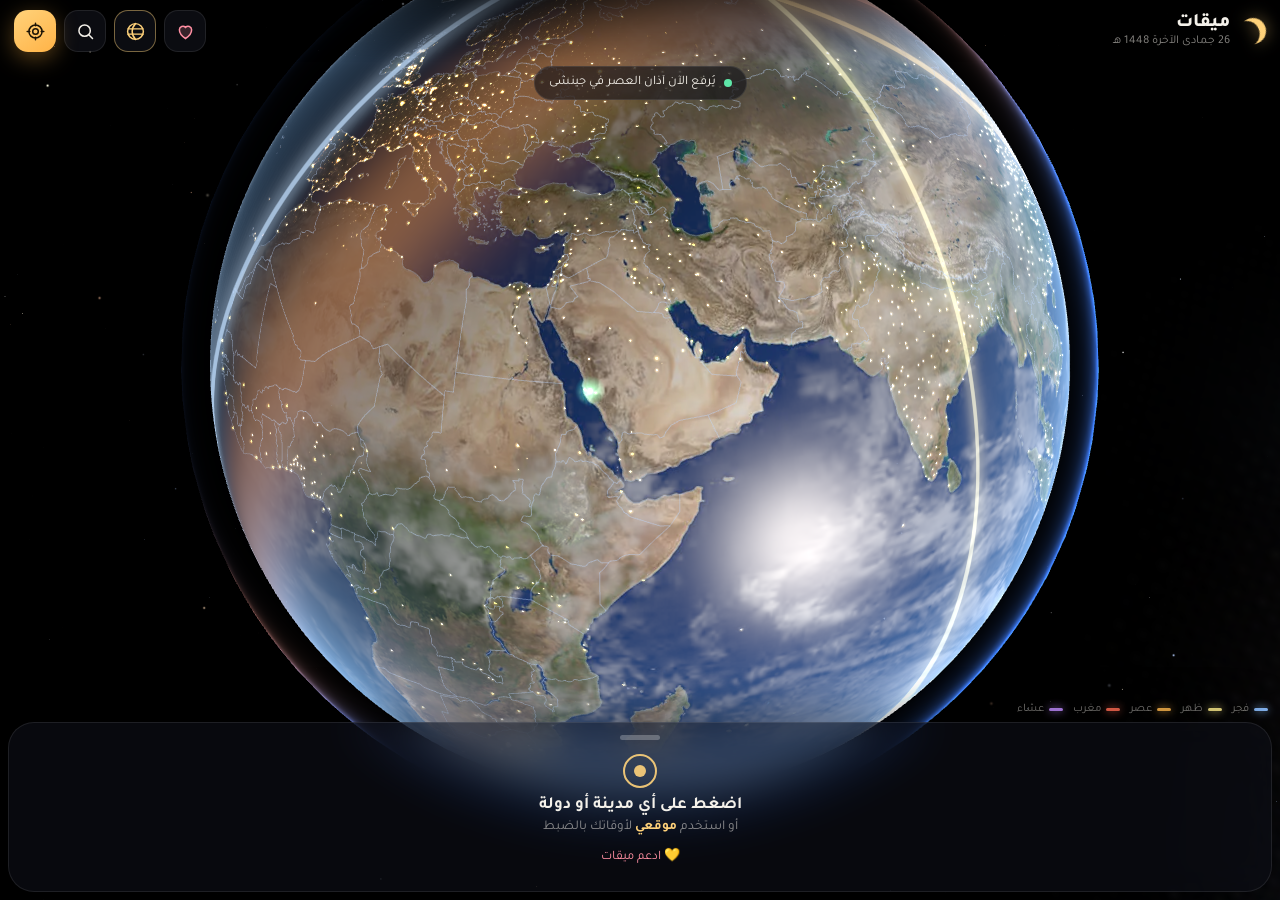
==== app/index.html @ 90361901 "Launch Miqat website, web app and Android APK 1.2 Co-Authored-By: Claude Opus 5.5 <noreply@anthropic" ====
<!DOCTYPE html>
<html lang="ar" dir="rtl">
<head>
<meta charset="utf-8">
<meta name="viewport" content="width=device-width, initial-scale=1, maximum-scale=1, user-scalable=no, viewport-fit=cover">
<meta name="theme-color" content="#000000">
<title>ميقات</title>
<link rel="manifest" href="manifest.webmanifest">
<link rel="icon" href="icon-192.png">
<link rel="stylesheet" href="app.css">
</head>
<body>
<canvas id="gl"></canvas>

<div id="loader">
  <div class="ld-moon"></div>
  <div class="ld-title">ميقات</div>
  <div class="ld-sub">نجهّز الكرة الأرضية…</div>
</div>

<header id="top">
  <div class="brand">
    <span class="brand-mark"></span>
    <div>
      <div class="brand-name">ميقات</div>
      <div class="brand-date" id="hijri"></div>
    </div>
  </div>
  <div class="top-actions">
    <button class="ib heart" id="btnDonate" aria-label="ادعم ميقات">
      <svg viewBox="0 0 24 24"><path d="M12 20s-7-4.4-7-10a4 4 0 0 1 7-2.6A4 4 0 0 1 19 10c0 5.6-7 10-7 10Z"/></svg>
    </button>
    <button class="ib" id="btnLines" aria-label="خطوط الأذان" title="خطوط الأذان">
      <svg viewBox="0 0 24 24"><path d="M12 3a9 9 0 1 0 0 18 9 9 0 0 0 0-18Z"/><path d="M12 3c-2.5 2.6-3.8 5.6-3.8 9s1.3 6.4 3.8 9"/><path d="M3.5 9h17M3.5 15h17"/></svg>
    </button>
    <button class="ib" id="btnSearch" aria-label="بحث">
      <svg viewBox="0 0 24 24"><circle cx="11" cy="11" r="6.5"/><path d="m20 20-4.2-4.2"/></svg>
    </button>
    <button class="ib accent" id="btnLocate" aria-label="موقعي">
      <svg viewBox="0 0 24 24"><circle cx="12" cy="12" r="3.2"/><path d="M12 2.5v3M12 18.5v3M2.5 12h3M18.5 12h3"/><circle cx="12" cy="12" r="7.5"/></svg>
    </button>
  </div>
</header>

<div id="ticker" class="glass hidden"><span class="pulse-dot"></span><span id="tickerText"></span></div>

<div id="legend" class="hidden">
  <span><i style="--c:#8cbfff"></i>فجر</span>
  <span><i style="--c:#ffee8c"></i>ظهر</span>
  <span><i style="--c:#ffb84d"></i>عصر</span>
  <span><i style="--c:#ff6b52"></i>مغرب</span>
  <span><i style="--c:#c08cff"></i>عشاء</span>
</div>

<div id="label" class="hidden"></div>
<div id="credit" style="opacity:0">Imagery: NASA GIBS · Sentinel-2 cloudless 2016 by EOX (Copernicus)</div>

<section id="sheet" class="glass">
  <div class="handle" id="handle"><span></span></div>
  <div id="sheetEmpty" class="empty">
    <div class="empty-icon"></div>
    <div class="empty-t">اضغط على أي مدينة أو دولة</div>
    <div class="empty-s">أو استخدم <b>موقعي</b> لأوقاتك بالضبط</div>
    <button class="empty-d" id="emptyDonate">💛 ادعم ميقات</button>
  </div>
  <div id="sheetBody" class="hidden">
    <div class="place">
      <div>
        <div class="place-name" id="pName"></div>
        <div class="place-sub" id="pSub"></div>
      </div>
      <div class="place-clock">
        <div id="pClock"></div>
        <div class="muted" id="pTz"></div>
      </div>
    </div>
    <div class="next">
      <div class="next-l">
        <div class="muted">الأذان القادم</div>
        <div class="next-name" id="nName"></div>
        <div class="muted" id="nAt"></div>
      </div>
      <div class="next-r">
        <div class="countdown" id="nCount"></div>
        <div class="bar"><span id="nBar"></span></div>
      </div>
    </div>
    <div class="times" id="times"></div>
    <div class="meta">
      <div class="qibla">
        <div class="compass"><span id="qArrow"></span></div>
        <div>
          <div class="muted">القبلة</div>
          <div id="qText"></div>
        </div>
      </div>
      <div class="method">
        <div class="muted">طريقة الحساب</div>
        <div id="mText"></div>
      </div>
    </div>
    <div class="actions">
      <button class="btn" id="btnHome">اجعلها مدينتي</button>
      <button class="btn ghost" id="btnAlarm">🔔 تنبيهات الأذان</button>
    </div>
  </div>
</section>

<div id="search" class="overlay hidden">
  <div class="search-box glass">
    <input id="q" type="search" placeholder="ابحث عن مدينة أو دولة…" autocomplete="off">
    <button class="ib" id="closeSearch" aria-label="إغلاق"><svg viewBox="0 0 24 24"><path d="M6 6l12 12M18 6 6 18"/></svg></button>
  </div>
  <div id="results" class="results"></div>
</div>

<div id="alarm" class="overlay hidden">
  <div class="panel glass">
    <div class="panel-h">
      <div>
        <div class="panel-t">تنبيهات الأذان</div>
        <div class="muted" id="aHome"></div>
      </div>
      <button class="ib" id="closeAlarm" aria-label="إغلاق"><svg viewBox="0 0 24 24"><path d="M6 6l12 12M18 6 6 18"/></svg></button>
    </div>
    <div id="aList" class="alist"></div>
    <div class="row">
      <div>
        <div>صوت الأذان</div>
        <div class="muted" id="aSound">النغمة الافتراضية</div>
      </div>
      <button class="btn small ghost" id="btnPick">اختر صوت</button>
    </div>
    <div class="row">
      <div>تجربة الصوت</div>
      <button class="btn small ghost" id="btnTest">▶ جرّب</button>
    </div>
    <div id="aWarn" class="warn hidden"></div>
    <div class="muted small-note" id="aNote"></div>
  </div>
</div>

<div id="donate" class="overlay hidden">
  <div class="panel glass donate">
    <div class="panel-h">
      <div class="panel-t">ادعم ميقات 💛</div>
      <button class="ib" id="closeDonate" aria-label="إغلاق"><svg viewBox="0 0 24 24"><path d="M6 6l12 12M18 6 6 18"/></svg></button>
    </div>
    <p class="d-text">ميقات مجاني بالكامل وبدون إعلانات. إذا أعجبك وتبي تساعد في تطويره، تقدر تدعمه بأي مبلغ بتحويل بنكي من تطبيق بنكك.</p>
    <div class="d-field">
      <div class="muted">اسم المستفيد</div>
      <div class="d-row"><div class="d-val" dir="ltr" id="dName"></div><button class="btn small ghost" data-copy="dName">نسخ</button></div>
    </div>
    <div class="d-field">
      <div class="muted">رقم الآيبان</div>
      <div class="d-row"><div class="d-val mono" dir="ltr" id="dIban"></div><button class="btn small" data-copy="dIban">نسخ</button></div>
    </div>
    <p class="muted d-note">جزاك الله خير، أي دعم يفرق 🤍</p>
  </div>
</div>

<div id="toast" class="hidden"></div>

<script type="module" src="app.js"></script>
</body>
</html>
---- app/app.css ----
@font-face { font-family: Tajawal; src: url(fonts/Tajawal-Regular.ttf); font-weight: 400; font-display: swap; }
@font-face { font-family: Tajawal; src: url(fonts/Tajawal-Medium.ttf); font-weight: 500; font-display: swap; }
@font-face { font-family: Tajawal; src: url(fonts/Tajawal-Bold.ttf); font-weight: 700; font-display: swap; }
@font-face { font-family: Tajawal; src: url(fonts/Tajawal-ExtraBold.ttf); font-weight: 800; font-display: swap; }

:root {
  --gold: #ffd27a; --gold2: #ffb347; --ink: #f4f1ea; --mut: rgba(244,241,234,.55);
  --glass: rgba(14,16,24,.62); --line: rgba(255,255,255,.09);
  --sat: env(safe-area-inset-top, 0px); --sab: env(safe-area-inset-bottom, 0px);
  --ease: cubic-bezier(.22,1,.36,1);
}
* { box-sizing: border-box; -webkit-tap-highlight-color: transparent; }
html, body { margin: 0; height: 100%; background: #000; color: var(--ink); overflow: hidden;
  font-family: Tajawal, system-ui, sans-serif; overscroll-behavior: none; user-select: none; -webkit-user-select: none; }
button { font: inherit; color: inherit; touch-action: manipulation; }
#gl { position: fixed; inset: 0; width: 100%; height: 100%; display: block; touch-action: none; }
.hidden { display: none !important; }
.muted { color: var(--mut); font-size: 13px; }
.glass { background: var(--glass); backdrop-filter: blur(22px) saturate(1.4); -webkit-backdrop-filter: blur(22px) saturate(1.4);
  border: 1px solid var(--line); }

/* تحميل */
#loader { position: fixed; inset: 0; z-index: 50; display: grid; place-content: center; justify-items: center; gap: 10px;
  background: radial-gradient(ellipse at 50% 40%, #0d1424 0%, #000 70%); transition: opacity .9s var(--ease); }
#loader.out { opacity: 0; pointer-events: none; }
.ld-moon { width: 64px; height: 64px; border-radius: 50%; box-shadow: inset -14px 0 0 0 var(--gold); transform: rotate(-25deg);
  filter: drop-shadow(0 0 18px rgba(255,210,122,.6)); animation: ld 2.4s ease-in-out infinite; }
@keyframes ld { 50% { transform: rotate(-25deg) scale(1.08); filter: drop-shadow(0 0 30px rgba(255,210,122,.9)); } }
.ld-title { font-size: 30px; font-weight: 800; letter-spacing: .5px; }
.ld-sub { color: var(--mut); font-size: 14px; }

/* الشريط العلوي */
#top { position: fixed; top: 0; inset-inline: 0; z-index: 10; display: flex; justify-content: space-between; align-items: center;
  padding: calc(var(--sat) + 10px) 14px 10px; pointer-events: none;
  background: linear-gradient(to bottom, rgba(0,0,0,.55), transparent); }
#top > * { pointer-events: auto; }
.brand { display: flex; align-items: center; gap: 10px; }
.brand-mark { width: 26px; height: 26px; border-radius: 50%; box-shadow: inset -7px 0 0 0 var(--gold); transform: rotate(-25deg);
  filter: drop-shadow(0 0 8px rgba(255,210,122,.55)); }
.brand-name { font-weight: 800; font-size: 19px; line-height: 1.1; }
.brand-date { font-size: 12px; color: var(--mut); }
.top-actions { display: flex; gap: 8px; }
.ib { width: 42px; height: 42px; border-radius: 14px; border: 1px solid var(--line); background: rgba(20,22,32,.55);
  backdrop-filter: blur(14px); -webkit-backdrop-filter: blur(14px); display: grid; place-items: center; cursor: pointer;
  transition: transform .2s var(--ease), background .2s; }
.ib:active { transform: scale(.92); }
.ib svg { width: 21px; height: 21px; fill: none; stroke: currentColor; stroke-width: 1.7; stroke-linecap: round; }
.ib.accent { background: linear-gradient(145deg, var(--gold), var(--gold2)); color: #1b1305; border: 0; box-shadow: 0 6px 22px rgba(255,180,70,.35); }
.ib.on { color: var(--gold); border-color: rgba(255,210,122,.45); }

/* شريط الأذان الآن */
#ticker { position: fixed; z-index: 9; top: calc(var(--sat) + 66px); inset-inline: 14px; margin-inline: auto; width: fit-content; max-width: calc(100% - 28px);
  padding: 8px 14px; border-radius: 999px; font-size: 13px; display: flex; gap: 8px; align-items: center;
  animation: fadeIn .6s var(--ease); white-space: nowrap; overflow: hidden; }
#tickerText { overflow: hidden; text-overflow: ellipsis; }
.pulse-dot { width: 8px; height: 8px; border-radius: 50%; background: #5ee6a8; flex: none; box-shadow: 0 0 0 0 rgba(94,230,168,.7); animation: pd 1.6s infinite; }
@keyframes pd { 70% { box-shadow: 0 0 0 9px rgba(94,230,168,0); } 100% { box-shadow: 0 0 0 0 rgba(94,230,168,0); } }

#legend { position: fixed; z-index: 8; inset-inline-start: 12px; display: flex; gap: 10px; flex-wrap: wrap; font-size: 11.5px; color: var(--mut);
  bottom: calc(var(--sheetH, 150px) + var(--sab) + 14px); transition: bottom .45s var(--ease); pointer-events: none; }
#legend span { display: flex; align-items: center; gap: 5px; }
#legend i { width: 14px; height: 3px; border-radius: 3px; background: var(--c); box-shadow: 0 0 8px var(--c); }

#label { position: fixed; z-index: 7; transform: translate(-50%, calc(-100% - 16px)); padding: 6px 12px; border-radius: 12px;
  background: rgba(10,12,18,.75); border: 1px solid rgba(255,210,122,.35); font-weight: 700; font-size: 14px; white-space: nowrap; pointer-events: none;
  backdrop-filter: blur(10px); -webkit-backdrop-filter: blur(10px); }

/* الورقة السفلية */
#sheet { position: fixed; z-index: 12; inset-inline: 8px; bottom: calc(var(--sab) + 8px); border-radius: 26px; padding: 6px 16px 16px;
  transition: transform .5s var(--ease); max-height: calc(100% - var(--sat) - 90px); overflow: hidden; touch-action: none;
  box-shadow: 0 -10px 40px rgba(0,0,0,.4); }
#sheet.collapsed .times, #sheet.collapsed .meta, #sheet.collapsed .actions { display: none; }
.handle { display: grid; place-items: center; padding: 6px 0 10px; cursor: grab; }
.handle span { width: 40px; height: 5px; border-radius: 3px; background: rgba(255,255,255,.25); }
.empty { text-align: center; padding: 4px 0 8px; }
.empty-icon { width: 34px; height: 34px; margin: 0 auto 8px; border-radius: 50%; border: 2px solid var(--gold); position: relative; opacity: .9; }
.empty-icon::after { content: ''; position: absolute; inset: 9px; border-radius: 50%; background: var(--gold); }
.empty-t { font-weight: 700; font-size: 17px; }
.empty-s { color: var(--mut); font-size: 13.5px; margin-top: 3px; }
.empty-s b { color: var(--gold); font-weight: 700; }

.place { display: flex; justify-content: space-between; align-items: flex-start; gap: 10px; }
.place-name { font-size: 24px; font-weight: 800; line-height: 1.15; }
.place-sub { color: var(--mut); font-size: 13.5px; margin-top: 2px; }
.place-clock { text-align: left; direction: ltr; }
#pClock { font-size: 20px; font-weight: 700; font-variant-numeric: tabular-nums; }

.next { margin-top: 12px; padding: 14px; border-radius: 20px; display: flex; justify-content: space-between; align-items: center; gap: 12px;
  background: linear-gradient(135deg, rgba(255,210,122,.16), rgba(255,160,60,.06)); border: 1px solid rgba(255,210,122,.22); }
.next-name { font-size: 22px; font-weight: 800; color: var(--gold); line-height: 1.2; }
.next-r { text-align: left; flex: 1; max-width: 55%; }
.countdown { direction: ltr; font-size: 30px; font-weight: 800; font-variant-numeric: tabular-nums; letter-spacing: .5px; }
.bar { height: 5px; border-radius: 5px; background: rgba(255,255,255,.1); margin-top: 8px; overflow: hidden; direction: ltr; }
.bar span { display: block; height: 100%; width: 0; border-radius: 5px; background: linear-gradient(90deg, var(--gold2), var(--gold));
  box-shadow: 0 0 10px rgba(255,210,122,.6); transition: width 1s linear; }

.times { margin-top: 12px; display: grid; grid-template-columns: repeat(3, 1fr); gap: 8px; }
.t { padding: 10px 8px; border-radius: 16px; background: rgba(255,255,255,.04); border: 1px solid var(--line); text-align: center;
  transition: background .3s, border-color .3s; }
.t .tn { font-size: 13px; color: var(--mut); }
.t .tv { font-size: 18px; font-weight: 700; margin-top: 2px; font-variant-numeric: tabular-nums; }
.t.past { opacity: .5; }
.t.cur { background: rgba(255,210,122,.12); border-color: rgba(255,210,122,.4); }
.t.cur .tn { color: var(--gold); }
.t.nxt { border-color: rgba(255,210,122,.6); box-shadow: 0 0 0 1px rgba(255,210,122,.25) inset, 0 0 20px rgba(255,190,90,.15); }
.t.sun .tn::after { content: ' ☀'; font-size: 11px; }

.meta { margin-top: 12px; display: flex; gap: 10px; }
.meta > div { flex: 1; padding: 10px 12px; border-radius: 16px; background: rgba(255,255,255,.04); border: 1px solid var(--line); }
.qibla { display: flex; gap: 10px; align-items: center; }
.compass { width: 38px; height: 38px; border-radius: 50%; border: 1px solid rgba(94,230,168,.4); position: relative; flex: none;
  background: radial-gradient(circle, rgba(94,230,168,.15), transparent 70%); }
.compass::before { content: 'N'; position: absolute; top: -1px; left: 50%; transform: translateX(-50%); font-size: 8px; color: var(--mut); }
#qArrow { position: absolute; inset: 5px; transition: transform .8s var(--ease); }
#qArrow::before { content: ''; position: absolute; left: 50%; top: 0; width: 0; height: 0; transform: translateX(-50%);
  border-left: 5px solid transparent; border-right: 5px solid transparent; border-bottom: 14px solid #5ee6a8; filter: drop-shadow(0 0 4px #5ee6a8); }
#qText, #mText { font-size: 14px; font-weight: 700; margin-top: 1px; }

.actions { margin-top: 12px; display: flex; gap: 8px; }
.btn { flex: 1; height: 46px; border-radius: 15px; border: 0; cursor: pointer; font-weight: 700; font-size: 15px;
  background: linear-gradient(145deg, var(--gold), var(--gold2)); color: #1b1305; transition: transform .2s var(--ease), opacity .2s; }
.btn:active { transform: scale(.97); }
.btn.ghost { background: rgba(255,255,255,.07); color: var(--ink); border: 1px solid var(--line); }
.btn.small { flex: none; height: 38px; padding: 0 14px; font-size: 13.5px; }
.btn.done { background: rgba(94,230,168,.14); color: #8ff0c4; border: 1px solid rgba(94,230,168,.35); }

/* طبقات */
.overlay { position: fixed; inset: 0; z-index: 30; background: rgba(0,0,0,.55); backdrop-filter: blur(6px); -webkit-backdrop-filter: blur(6px);
  padding: calc(var(--sat) + 12px) 12px calc(var(--sab) + 12px); display: flex; flex-direction: column; animation: fadeIn .25s; }
@keyframes fadeIn { from { opacity: 0; } }
.search-box { display: flex; gap: 8px; padding: 6px; border-radius: 18px; align-items: center; }
#q { flex: 1; height: 44px; border: 0; outline: 0; background: transparent; color: var(--ink); font: inherit; font-size: 17px; padding: 0 10px; }
.results { margin-top: 10px; overflow-y: auto; flex: 1; border-radius: 18px; touch-action: pan-y; }
.r { display: flex; justify-content: space-between; align-items: center; padding: 13px 14px; border-bottom: 1px solid var(--line); cursor: pointer;
  background: rgba(14,16,24,.7); }
.r:first-child { border-radius: 18px 18px 0 0; } .r:last-child { border-radius: 0 0 18px 18px; border-bottom: 0; }
.r:only-child { border-radius: 18px; }
.r:active { background: rgba(255,210,122,.1); }
.r-n { font-weight: 700; font-size: 16px; } .r-s { color: var(--mut); font-size: 12.5px; margin-top: 2px; }
.r-k { font-size: 11px; color: var(--gold); border: 1px solid rgba(255,210,122,.35); padding: 2px 8px; border-radius: 999px; }

.panel { margin-top: auto; border-radius: 26px; padding: 18px; max-height: 100%; overflow-y: auto; animation: up .45s var(--ease); }
@keyframes up { from { transform: translateY(40px); opacity: 0; } }
.panel-h { display: flex; justify-content: space-between; align-items: flex-start; margin-bottom: 8px; }
.panel-t { font-size: 20px; font-weight: 800; }
.alist .row, .row { display: flex; justify-content: space-between; align-items: center; padding: 12px 2px; border-bottom: 1px solid var(--line); gap: 10px; }
.sw { width: 50px; height: 30px; border-radius: 999px; background: rgba(255,255,255,.14); position: relative; flex: none; cursor: pointer; transition: background .25s; border: 0; }
.sw::after { content: ''; position: absolute; top: 3px; right: 3px; width: 24px; height: 24px; border-radius: 50%; background: #fff; transition: transform .3s var(--ease); }
.sw.on { background: linear-gradient(145deg, var(--gold), var(--gold2)); }
.sw.on::after { transform: translateX(-20px); }
.warn { margin-top: 12px; padding: 12px; border-radius: 14px; background: rgba(255,120,80,.12); border: 1px solid rgba(255,120,80,.35); font-size: 13.5px; line-height: 1.6; }
.warn button { margin-top: 8px; }
.small-note { margin-top: 12px; line-height: 1.6; }

#toast { position: fixed; z-index: 60; left: 50%; transform: translateX(-50%); top: calc(var(--sat) + 70px); padding: 10px 16px; border-radius: 14px;
  background: rgba(20,22,32,.92); border: 1px solid var(--line); font-size: 14px; animation: fadeIn .25s; max-width: 90%; text-align: center; }

.ll { font-size: 11.5px; color: rgba(244,241,234,.4); margin-top: 2px; text-align: right; font-variant-numeric: tabular-nums; }
#credit { position: fixed; z-index: 8; inset-inline-end: 12px; bottom: calc(var(--sheetH, 150px) + var(--sab) + 36px); font-size: 9.5px; color: rgba(255,255,255,.35); pointer-events: none; transition: opacity .6s, bottom .45s var(--ease); direction: ltr; }

.ib.heart { color: #ff8fa3; }
.ib.heart svg { fill: rgba(255,143,163,.18); }
.donate .d-text { line-height: 1.75; font-size: 15px; margin: 6px 0 14px; color: rgba(244,241,234,.85); }
.d-field { padding: 12px 14px; border-radius: 16px; background: rgba(255,255,255,.04); border: 1px solid var(--line); margin-bottom: 10px; }
.d-row { display: flex; align-items: center; justify-content: space-between; gap: 10px; margin-top: 6px; }
.d-val { font-weight: 700; font-size: 15px; text-align: left; word-break: break-all; user-select: text; -webkit-user-select: text; }
.d-val.mono { font-variant-numeric: tabular-nums; letter-spacing: .6px; font-size: 15.5px; }
.d-note { text-align: center; margin-top: 12px; }
.empty-d { margin-top: 10px; font-size: 13px; color: #ff8fa3; background: none; border: 0; cursor: pointer; }

.embed #top, .embed #sheet, .embed #ticker, .embed #legend, .embed #label, .embed #credit, .embed #loader { display: none !important; }
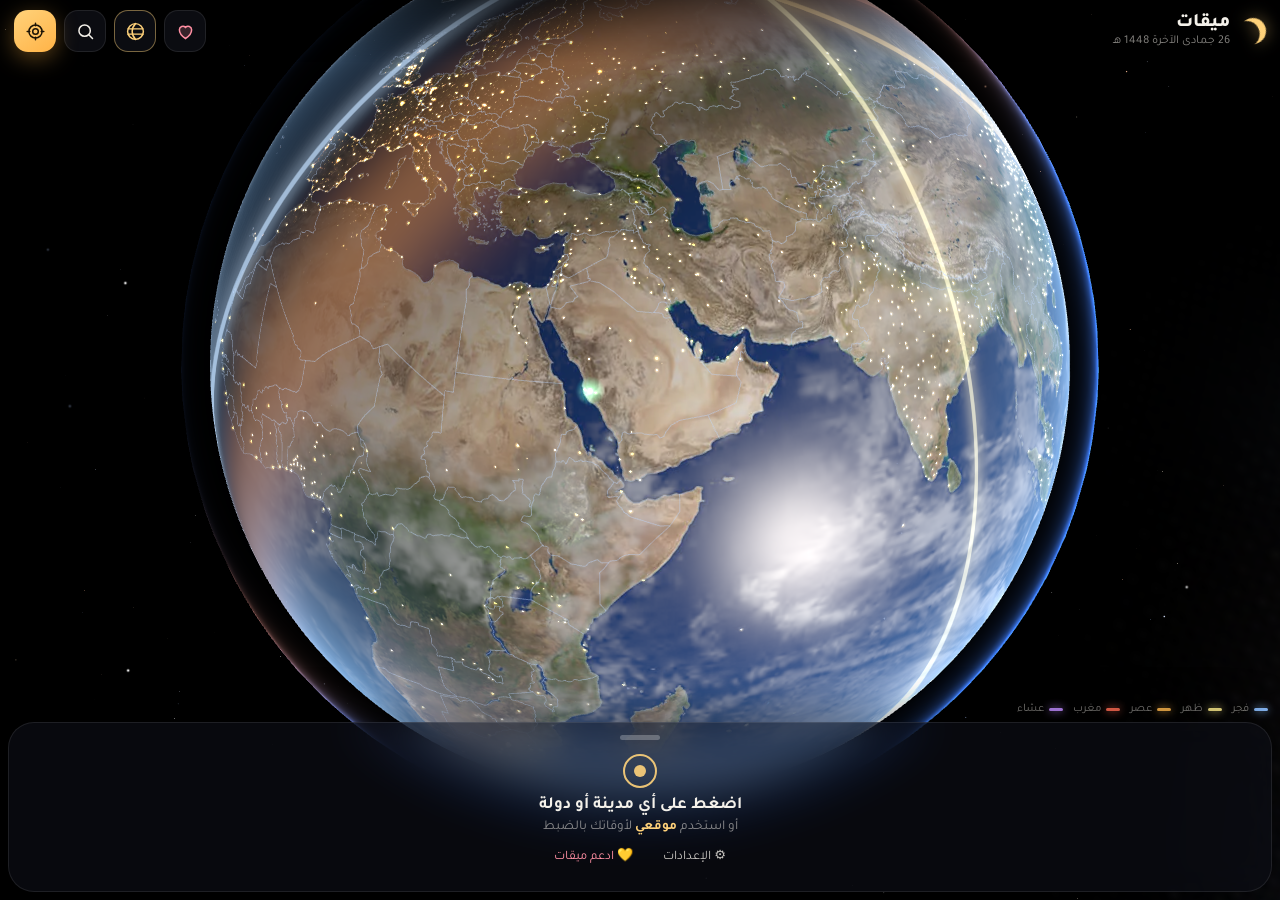
==== commit 2f4be92d: "Miqat 1.4: widget, qibla compass, reminders, minute adjustments, update notice, contact Co-Authored-" ====
--- a/app/index.html
+++ b/app/index.html
@@ -61,7 +61,7 @@
     <div class="empty-icon"></div>
     <div class="empty-t">اضغط على أي مدينة أو دولة</div>
     <div class="empty-s">أو استخدم <b>موقعي</b> لأوقاتك بالضبط</div>
-    <button class="empty-d" id="emptyDonate">💛 ادعم ميقات</button>
+    <div class="empty-links"><button class="empty-d set" id="emptySettings">⚙️ الإعدادات</button><button class="empty-d" id="emptyDonate">💛 ادعم ميقات</button></div>
   </div>
   <div id="sheetBody" class="hidden">
     <div class="place">
@@ -87,7 +87,7 @@
     </div>
     <div class="times" id="times"></div>
     <div class="meta">
-      <div class="qibla">
+      <div class="qibla" id="qBox" role="button" tabindex="0">
         <div class="compass"><span id="qArrow"></span></div>
         <div>
           <div class="muted">القبلة</div>
@@ -101,7 +101,7 @@
     </div>
     <div class="actions">
       <button class="btn" id="btnHome">اجعلها مدينتي</button>
-      <button class="btn ghost" id="btnAlarm">🔔 تنبيهات الأذان</button>
+      <button class="btn ghost" id="btnAlarm">⚙️ الإعدادات</button>
     </div>
   </div>
 </section>
@@ -118,11 +118,13 @@
   <div class="panel glass">
     <div class="panel-h">
       <div>
-        <div class="panel-t">تنبيهات الأذان</div>
+        <div class="panel-t">الإعدادات</div>
         <div class="muted" id="aHome"></div>
       </div>
       <button class="ib" id="closeAlarm" aria-label="إغلاق"><svg viewBox="0 0 24 24"><path d="M6 6l12 12M18 6 6 18"/></svg></button>
     </div>
+
+    <h4 class="sec">الأذان</h4>
     <div id="aList" class="alist"></div>
     <div class="row">
       <div>
@@ -137,6 +139,77 @@
     </div>
     <div id="aWarn" class="warn hidden"></div>
     <div class="muted small-note" id="aNote"></div>
+
+    <h4 class="sec">التذكير</h4>
+    <div class="row col">
+      <div>تذكير قبل الأذان</div>
+      <div class="seg" id="preSeg">
+        <button data-v="0">إيقاف</button><button data-v="5">5 د</button><button data-v="10">10 د</button><button data-v="15">15 د</button><button data-v="30">30 د</button>
+      </div>
+    </div>
+    <div class="row">
+      <div>
+        <div>تذكير الجمعة</div>
+        <div class="muted">قبل صلاة الجمعة بـ 45 دقيقة</div>
+      </div>
+      <button class="sw" id="swJum" aria-label="تذكير الجمعة"></button>
+    </div>
+
+    <h4 class="sec">ضبط الأوقات بالدقيقة</h4>
+    <div class="muted small-note">إذا مسجد حيّك يختلف بدقيقة أو دقيقتين، عدّلها هنا. التعديل يطبّق على مدينتك بس.</div>
+    <div id="adjList" class="alist"></div>
+
+    <div id="widgetBox" class="hidden">
+      <h4 class="sec">الويدجت</h4>
+      <div class="muted small-note">اضغط مطوّلاً على مكان فاضي في الشاشة الرئيسية، اختر "الأدوات"، دوّر على ميقات واسحبه للشاشة. يعرض لك الأذان القادم والعداد وأوقات الصلوات الجاية.</div>
+    </div>
+
+    <h4 class="sec">عن ميقات</h4>
+    <div class="row">
+      <div>
+        <div>الإصدار</div>
+        <div class="muted" id="aVer"></div>
+      </div>
+      <button class="btn small ghost" id="btnUpd">تحقق من التحديث</button>
+    </div>
+    <div class="row">
+      <div>
+        <div>تواصل معنا</div>
+        <div class="muted" dir="ltr">miqatsa09@gmail.com</div>
+      </div>
+      <button class="btn small ghost" id="btnMail">راسلنا</button>
+    </div>
+    <div class="row">
+      <div>موقع ميقات</div>
+      <button class="btn small ghost" id="btnSite">افتح</button>
+    </div>
+  </div>
+</div>
+
+<div id="compass" class="overlay hidden">
+  <div class="cmp glass">
+    <div class="panel-h">
+      <div class="panel-t">اتجاه القبلة</div>
+      <button class="ib" id="closeCompass" aria-label="إغلاق"><svg viewBox="0 0 24 24"><path d="M6 6l12 12M18 6 6 18"/></svg></button>
+    </div>
+    <div class="cmp-box">
+      <div class="cmp-pointer"></div>
+      <svg class="cmp-dial" id="cmpDial" viewBox="-160 -160 320 320"></svg>
+      <div class="cmp-center"></div>
+    </div>
+    <div class="cmp-deg" id="cmpDeg">—</div>
+    <div class="muted cmp-hint" id="cmpHint">خلّ الجوال مستوي، ولفّ لين يصير الكعبة تحت السهم.</div>
+  </div>
+</div>
+
+<div id="update" class="hidden">
+  <div class="upd glass">
+    <div class="upd-t" id="updT"></div>
+    <div class="muted" id="updN"></div>
+    <div class="upd-a">
+      <button class="btn small" id="updGo">حدّث الآن</button>
+      <button class="btn small ghost" id="updLater">لاحقاً</button>
+    </div>
   </div>
 </div>
 
--- a/app/app.css
+++ b/app/app.css
@@ -169,3 +169,38 @@
 .empty-d { margin-top: 10px; font-size: 13px; color: #ff8fa3; background: none; border: 0; cursor: pointer; }
 
 .embed #top, .embed #sheet, .embed #ticker, .embed #legend, .embed #label, .embed #credit, .embed #loader { display: none !important; }
+
+.sec { margin: 18px 0 2px; font-size: 13px; font-weight: 700; color: var(--gold); }
+.row.col { flex-direction: column; align-items: stretch; }
+.seg { display: flex; gap: 6px; margin-top: 8px; }
+.seg button { flex: 1; height: 38px; border-radius: 12px; border: 1px solid var(--line); background: rgba(255,255,255,.05); color: var(--ink); font-weight: 700; font-size: 13.5px; cursor: pointer; }
+.seg button.on { background: linear-gradient(145deg, var(--gold), var(--gold2)); color: #1b1305; border-color: transparent; }
+.adj { display: flex; align-items: center; gap: 8px; }
+.adj button { width: 36px; height: 36px; border-radius: 11px; border: 1px solid var(--line); background: rgba(255,255,255,.06); color: var(--ink); font-size: 18px; font-weight: 700; cursor: pointer; }
+.adj span { min-width: 54px; text-align: center; font-weight: 700; font-variant-numeric: tabular-nums; direction: ltr; }
+.adj span.z { color: var(--mut); font-weight: 500; }
+.empty-links { display: flex; justify-content: center; gap: 18px; margin-top: 10px; }
+.empty-links .empty-d { margin: 0; }
+.empty-d.set { color: var(--ink); opacity: .8; }
+.qibla { cursor: pointer; }
+.meta .qibla { position: relative; }
+.qibla::after { content: 'البوصلة ›'; position: absolute; top: 8px; inset-inline-end: 10px; font-size: 10.5px; color: #8ff0c4; }
+
+/* البوصلة */
+.cmp { margin: auto 0; border-radius: 28px; padding: 18px; text-align: center; animation: up .45s var(--ease); }
+.cmp-box { position: relative; width: min(78vw, 320px); aspect-ratio: 1; margin: 14px auto 10px; }
+.cmp-dial { width: 100%; height: 100%; transition: transform .12s linear; will-change: transform; }
+.cmp-pointer { position: absolute; top: -6px; left: 50%; transform: translateX(-50%); width: 0; height: 0; z-index: 2;
+  border-left: 11px solid transparent; border-right: 11px solid transparent; border-top: 20px solid var(--gold); filter: drop-shadow(0 0 8px rgba(255,210,122,.8)); }
+.cmp-center { position: absolute; left: 50%; top: 50%; width: 10px; height: 10px; margin: -5px; border-radius: 50%; background: var(--gold); }
+.cmp-deg { font-size: 26px; font-weight: 800; font-variant-numeric: tabular-nums; }
+.cmp-hint { margin-top: 4px; line-height: 1.6; min-height: 2.4em; }
+.cmp.aligned .cmp-pointer { border-top-color: #5ee6a8; filter: drop-shadow(0 0 12px #5ee6a8); }
+.cmp.aligned .cmp-deg { color: #8ff0c4; }
+
+/* التحديث */
+#update { position: fixed; z-index: 40; inset-inline: 10px; top: calc(var(--sat) + 70px); }
+.upd { border-radius: 20px; padding: 14px 16px; animation: up .45s var(--ease); border-color: rgba(255,210,122,.35); }
+.upd-t { font-weight: 800; font-size: 16px; margin-bottom: 4px; }
+.upd-a { display: flex; gap: 8px; margin-top: 10px; }
+.upd-a .btn { flex: 1; }
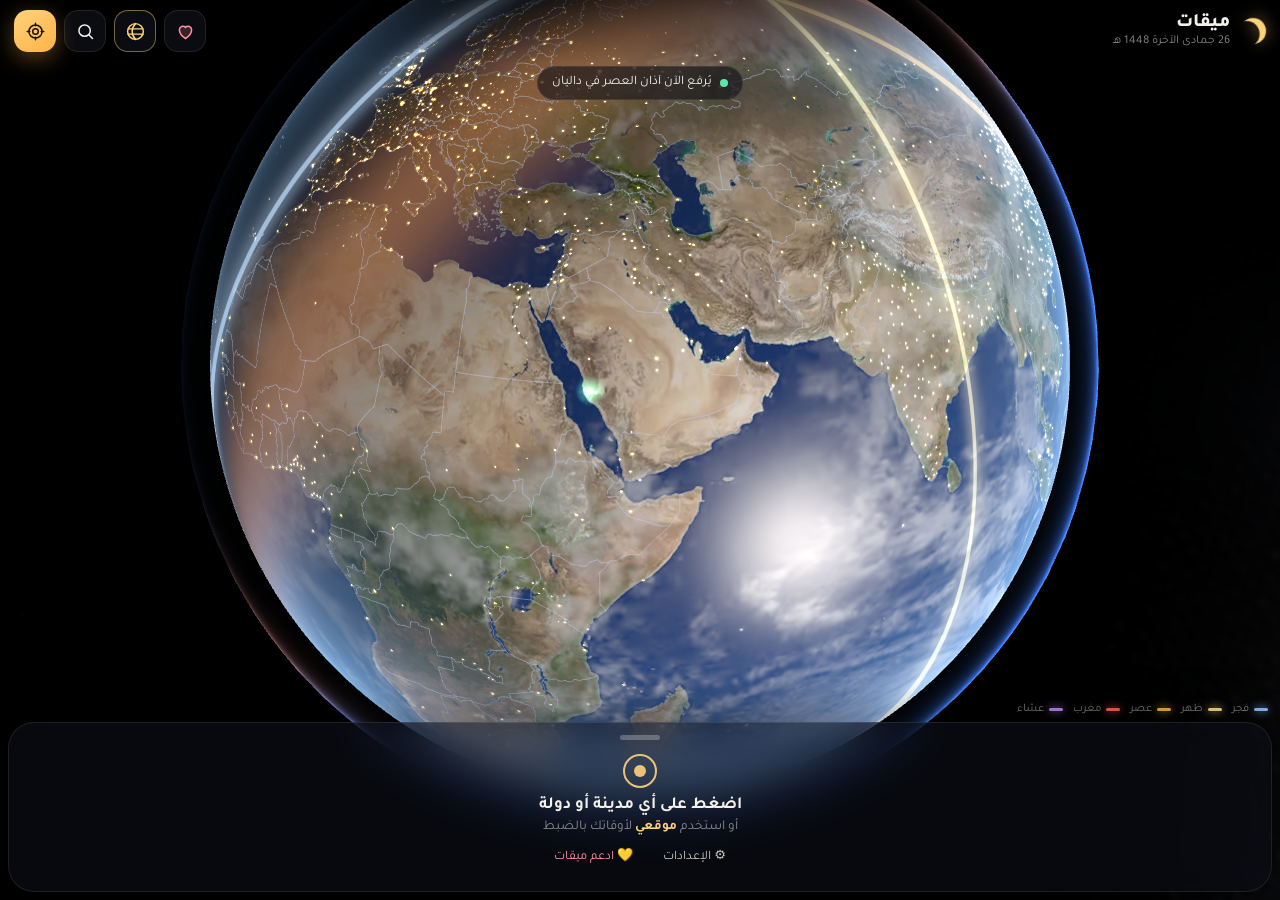
==== commit 2394666a: "Miqat 1.5: full-screen adhan screen with stop button (app and web) Co-Authored-By: Claude Opus 5.5 <" ====
--- a/app/index.html
+++ b/app/index.html
@@ -133,6 +133,7 @@
       </div>
       <button class="btn small ghost" id="btnPick">اختر صوت</button>
     </div>
+    <div class="seg hidden" id="soundSeg"><button data-v="adhan">الأذان</button><button data-v="chime">نغمة هادئة</button></div>
     <div class="row">
       <div>تجربة الصوت</div>
       <button class="btn small ghost" id="btnTest">▶ جرّب</button>
@@ -232,6 +233,7 @@
   </div>
 </div>
 
+<div id="adhanScreen" class="adhan-screen hidden"></div>
 <div id="toast" class="hidden"></div>
 
 <script type="module" src="app.js"></script>
--- a/app/app.css
+++ b/app/app.css
@@ -204,3 +204,31 @@
 .upd-t { font-weight: 800; font-size: 16px; margin-bottom: 4px; }
 .upd-a { display: flex; gap: 8px; margin-top: 10px; }
 .upd-a .btn { flex: 1; }
+
+/* ---------- شاشة الأذان ---------- */
+.adhan-screen { position: fixed; inset: 0; z-index: 80; display: flex; flex-direction: column; align-items: center; justify-content: center;
+  padding: calc(var(--sat) + 24px) 24px calc(var(--sab) + 28px); text-align: center; overflow: hidden;
+  background: radial-gradient(120% 70% at 50% 30%, #1a2550 0%, #0a0f24 45%, #03050c 100%); animation: fadeIn .6s var(--ease); }
+.adhan-screen::before { content: ''; position: absolute; inset: -20%; pointer-events: none; opacity: .55;
+  background-image: radial-gradient(1px 1px at 20% 30%, #fff 50%, transparent 51%), radial-gradient(1px 1px at 70% 20%, #fff 50%, transparent 51%),
+    radial-gradient(1.5px 1.5px at 40% 70%, #fff 50%, transparent 51%), radial-gradient(1px 1px at 85% 60%, #fff 50%, transparent 51%),
+    radial-gradient(1px 1px at 10% 80%, #fff 50%, transparent 51%), radial-gradient(1.5px 1.5px at 60% 45%, #fff 50%, transparent 51%),
+    radial-gradient(1px 1px at 30% 15%, #fff 50%, transparent 51%), radial-gradient(1px 1px at 90% 85%, #fff 50%, transparent 51%);
+  animation: tw 6s ease-in-out infinite alternate; }
+@keyframes tw { to { opacity: .25; } }
+.as-orb { position: relative; width: 190px; height: 190px; margin-bottom: 34px; display: grid; place-items: center; }
+.as-orb i { position: absolute; inset: 0; border-radius: 50%; border: 1.5px solid rgba(255,210,122,.5); animation: ring 3.2s ease-out infinite; }
+.as-orb i:nth-child(2) { animation-delay: 1.07s; } .as-orb i:nth-child(3) { animation-delay: 2.14s; }
+@keyframes ring { from { transform: scale(.55); opacity: .9; } to { transform: scale(1.35); opacity: 0; } }
+.as-moon { width: 96px; height: 96px; border-radius: 50%; box-shadow: inset -24px 0 0 0 var(--gold); transform: rotate(-25deg);
+  filter: drop-shadow(0 0 28px rgba(255,210,122,.75)); animation: ld 3s ease-in-out infinite; }
+.as-k { color: var(--mut); font-size: 17px; letter-spacing: .3px; }
+.as-name { font-size: clamp(58px, 18vw, 92px); font-weight: 800; color: var(--gold); line-height: 1.15; margin: 4px 0 6px;
+  text-shadow: 0 0 40px rgba(255,190,90,.45); }
+.as-meta { font-size: 17px; color: rgba(244,241,234,.8); }
+.as-dua { margin: 28px auto 0; max-width: 340px; font-size: 14.5px; line-height: 1.9; color: rgba(244,241,234,.55); }
+.as-stop { margin-top: 34px; width: min(320px, 100%); height: 58px; border-radius: 999px; border: 0; cursor: pointer;
+  background: linear-gradient(145deg, var(--gold), var(--gold2)); color: #1b1305; font-weight: 800; font-size: 18px;
+  box-shadow: 0 12px 40px rgba(255,180,70,.35); }
+.as-stop:active { transform: scale(.97); }
+.as-mute { margin-top: 12px; background: none; border: 0; color: var(--mut); font-size: 14px; cursor: pointer; }
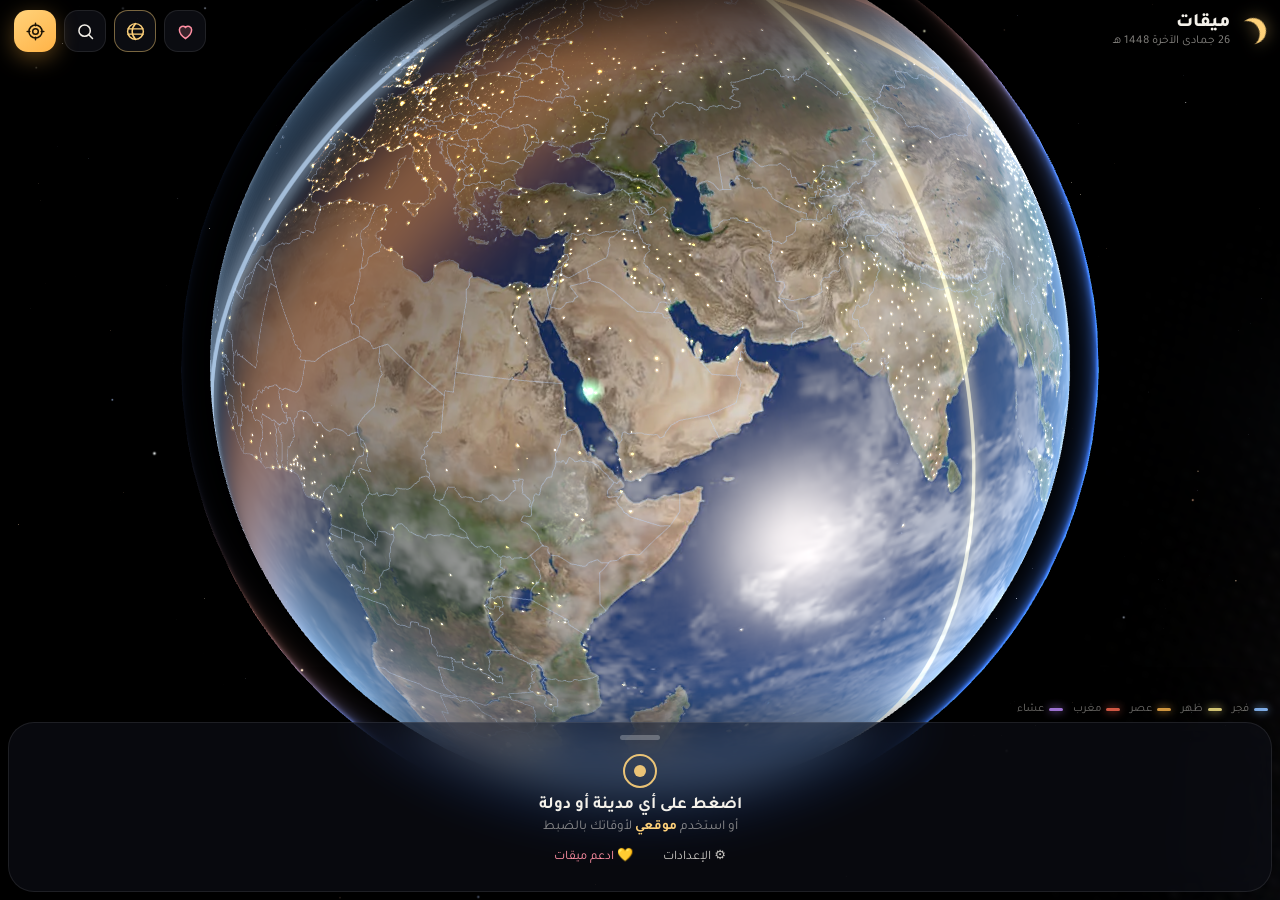
==== commit ee2bb866: "Miqat 1.6: bundled adhan audio, notification-only option Co-Authored-By: Claude Opus 5.5 <noreply@an" ====
--- a/app/index.html
+++ b/app/index.html
@@ -133,7 +133,7 @@
       </div>
       <button class="btn small ghost" id="btnPick">اختر صوت</button>
     </div>
-    <div class="seg hidden" id="soundSeg"><button data-v="adhan">الأذان</button><button data-v="chime">نغمة هادئة</button></div>
+    <div class="seg hidden" id="soundSeg"><button data-v="adhan">الأذان</button><button data-v="chime">نغمة</button><button data-v="notify">إشعار فقط</button></div>
     <div class="row">
       <div>تجربة الصوت</div>
       <button class="btn small ghost" id="btnTest">▶ جرّب</button>
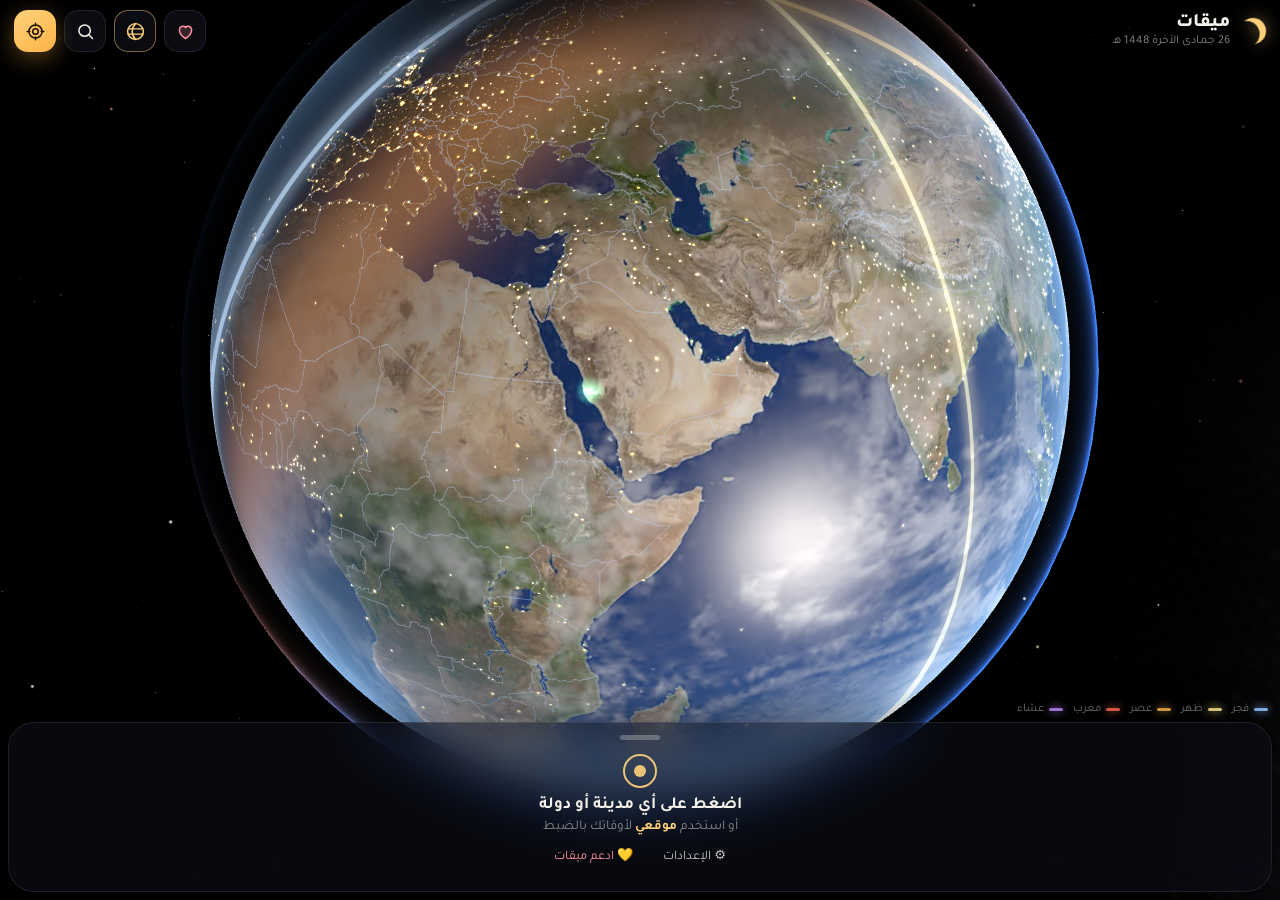
==== commit d5ddf44f: "Add GoatCounter visit/download counter Co-Authored-By: Claude Opus 5.5 <noreply@anthropic.com> Claud" ====
--- a/app/index.html
+++ b/app/index.html
@@ -237,5 +237,11 @@
 <div id="toast" class="hidden"></div>
 
 <script type="module" src="app.js"></script>
+<script>
+if (location.hostname === 'miqatapp.github.io' && !location.search.includes('embed')) {
+  const g = document.createElement('script'); g.async = true; g.src = 'https://gc.zgo.at/count.js';
+  g.dataset.goatcounter = 'https://miqatapp.goatcounter.com/count'; document.body.appendChild(g);
+}
+</script>
 </body>
 </html>
